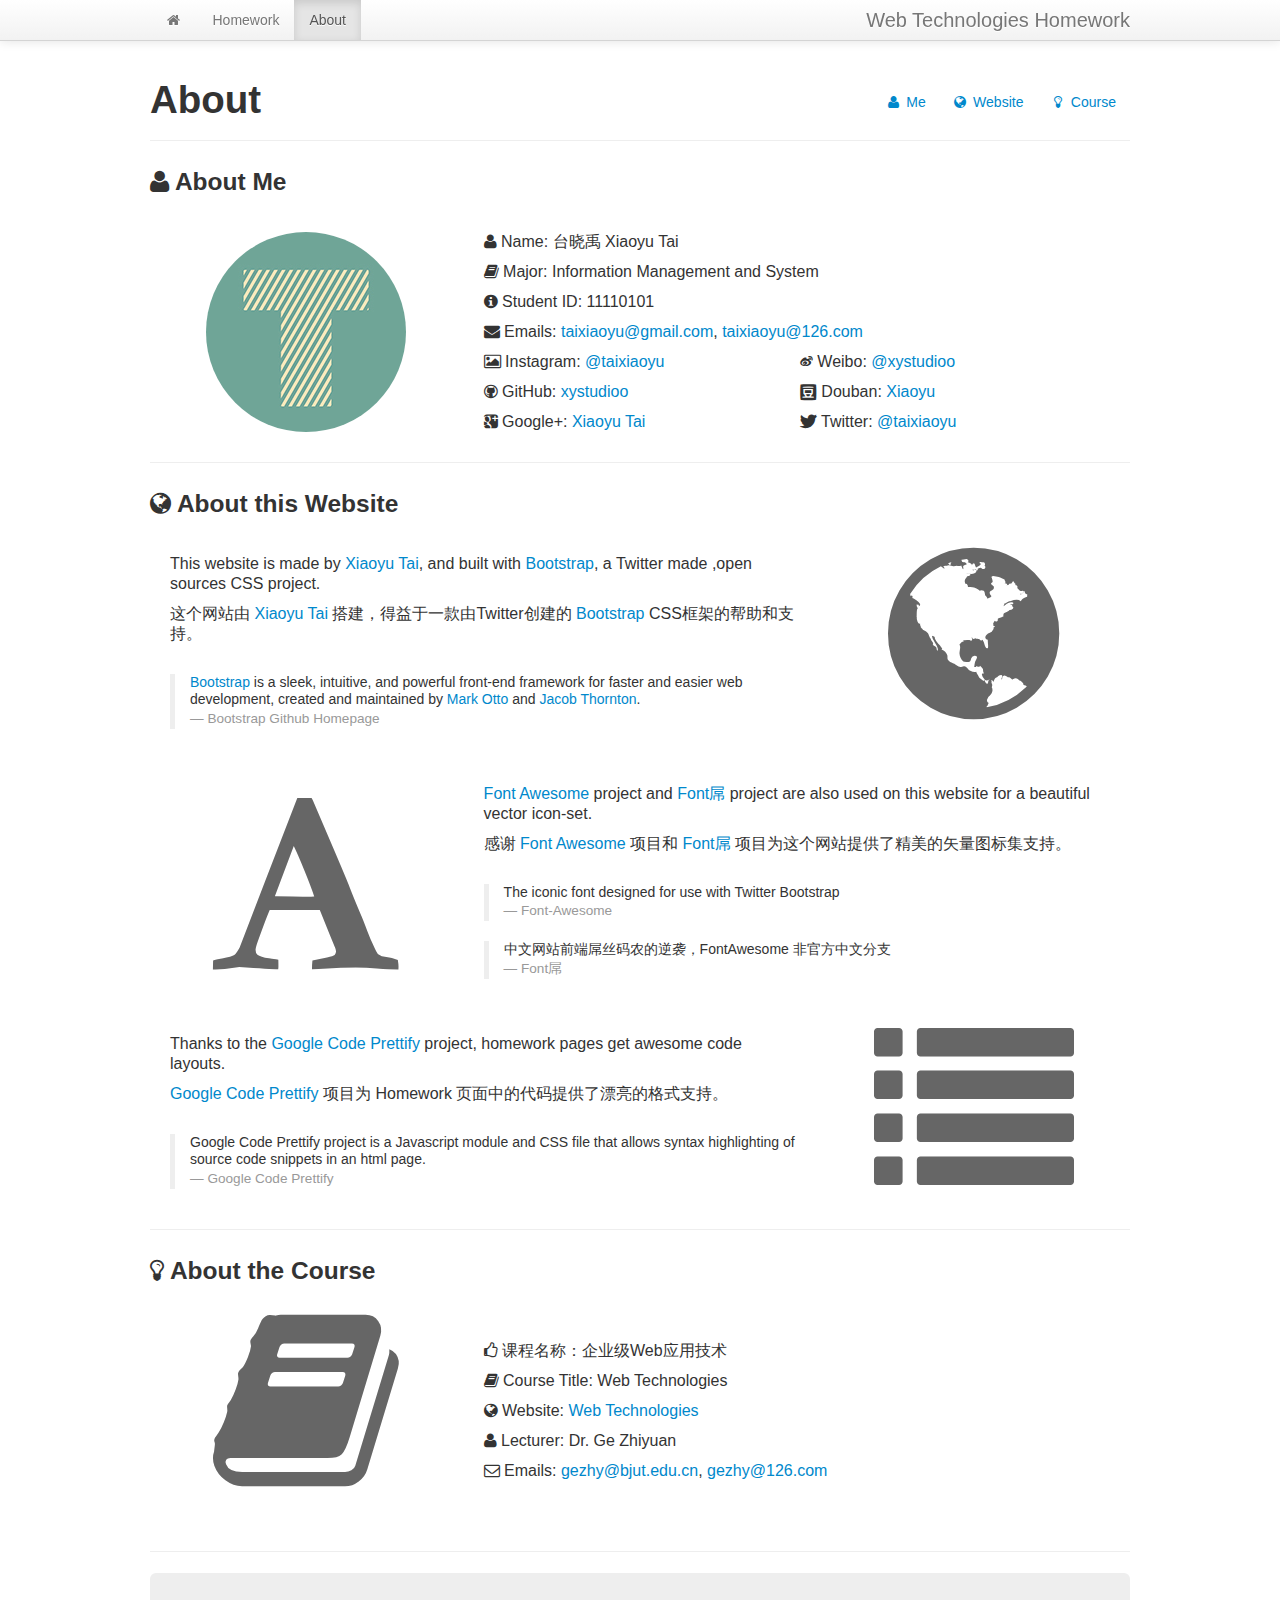
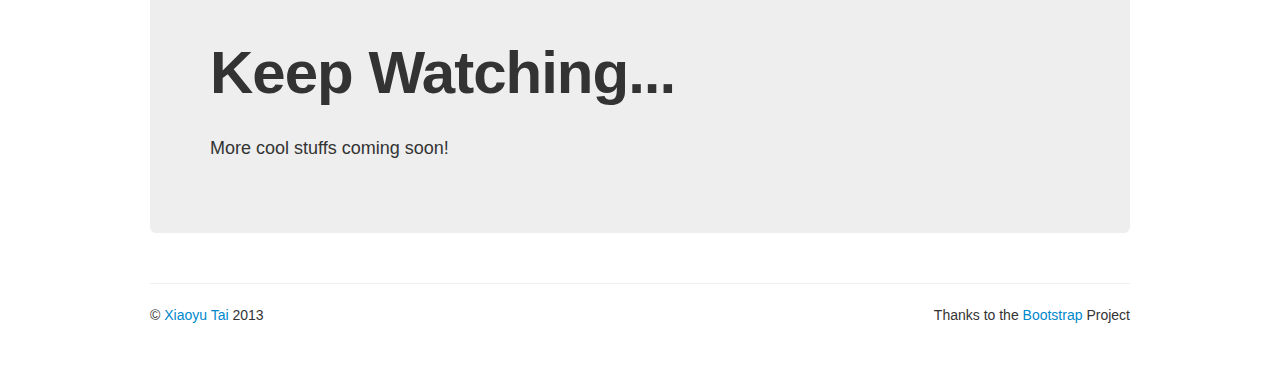
==== about.html @ 36869327 "ver1.1.1" ====
<!DOCTYPE html>
<html lang="en">
  <head>
    <meta charset="utf-8">
    <title>About - Web Technologies Homework</title>
    <meta name="viewport" content="width=device-width, initial-scale=1.0">
	<meta name="description" content="Homework of Web Technologies Course">
	<meta name="author" content="Xiaoyu Tai, 11110101">

    <link href="css/bootstrap.css" rel="stylesheet">
    <link href="css/font-awesome.css" rel="stylesheet">
    <link href="css/fontdiao.css" rel="stylesheet">
    
    <link href="css/mine.css" rel="stylesheet">
    

    <!--[if IE 7]>
      <link rel="stylesheet" href="css/font-awesome-ie7.min.css">
    <![endif]-->
    <!-- HTML5 shim, for IE6-8 support of HTML5 elements -->
    <!--[if lt IE 9]>
      <script src="js/html5shiv.js"></script>
    <![endif]-->

  </head>
  <body>
  <div class="navbar navbar-fixed-top">
    <div class="navbar-inner">
      <div class="container-narrow">
        <div class="nav-collapse collapse">
          <ul class="nav">
            <li><a href="index.html"><i class="icon-home"></i></a></li>
            <li><a href="homework.html">Homework</a></li>
            <li class="active"><a href="about.html">About</a></li>
          </ul>
        </div>
          <a class="navbar-text pull-right" href="index.html">Web Technologies Homework</a>
      </div>
    </div>
  </div>
  
  <div  class="row-fluid marketing" style="margin-bottom: -20px;">
    <div class="span6" style="margin-top: -10px;">
      <h1 id="me">About</h1>
    </div>
    <div class="span6" style="margin-top: 5px;">
      <ul class="pull-right nav nav-pills">
        <li><a href="#me"><i class="icon-user"></i> Me</a></li>
        <li><a href="#webs"><i class="icon-globe"></i> Website</a></li>
        <li><a href="#cou"><i class="icon-lightbulb"></i> Course</a></li>
      </ul>
    </div>
  </div>

  <hr />
  
  <h3><i class="icon-user"></i> About Me</h3>
  <div class="row-fluid">
    <div class="span4">
      <div class="ava-image" style="padding-top: -10px;">
        <br />
        <img src="img/T-circle.jpg" alt="Avater of Taixiaoyu" width="200px" class="img-circle"/>
      </div>
    </div>
    <div class="span8 about-text">
      <br />
      <p><i class="icon-user"></i> Name: 台晓禹 Xiaoyu Tai</p>
      <p><i class="icon-book"></i> Major: Information Management and System</p>
      <p><i class="icon-info-sign"></i> Student ID: 11110101</p>
      <p><i class="icon-envelope-alt"></i> Emails: <a href="mailto:taixiaoyu@gmail.com">taixiaoyu@gmail.com</a>, <a href="mailto:taixiaoyu@126.com">taixiaoyu@126.com</a></p>
      <div class="row-fluid">
        <div class="span6">
          <p><i class="icon-picture"></i> Instagram: <a href="http://instagram.com/taixiaoyu">@taixiaoyu</a></p>
          <p><i class="icon-github"></i> GitHub: <a href="https://github.com/xystudioo">xystudioo</a></p>
          <p><i class="icon-google-plus-sign"></i> Google+: <a href="https://plus.google.com/u/0/117556963964979953938">Xiaoyu Tai</a></p>
        </div>
          <p><i class="icon-weibo"></i> Weibo: <a href="http://www.weibo.com/2591681251">@xystudioo</a></p>
          <p><i class="icon-douban"></i> Douban: <a href="http://www.douban.com/people/taixiaoyu/">Xiaoyu</a></p>
          <p id="webs"><i class="icon-twitter"></i> Twitter: <a href="https://twitter.com/taixiaoyu">@taixiaoyu</a></p>
        </div>
      </div>
  	</div>
  </div>
  
  <hr />
  
  <h3><i class="icon-globe"></i> About this Website</h3>
  <div class="row-fluid">
    <div class="span8 about-text" style="padding-left: 20px;">
      <br />
      <p>This website is made by <a href="#me">Xiaoyu Tai</a>, and built with <a href="http://twitter.github.com/bootstrap/">Bootstrap</a>, a Twitter made ,open sources CSS project.</p>
      <p>这个网站由 <a href="#me">Xiaoyu Tai</a> 搭建，得益于一款由Twitter创建的 <a href="http://twitter.github.com/bootstrap/">Bootstrap</a> CSS框架的帮助和支持。</p>
      <br />
      <blockquote class="about-qtext">
        <p><a href="http://twitter.github.com/bootstrap/">Bootstrap</a> is a sleek, intuitive, and powerful front-end framework for faster and easier web development, created and maintained by <a href="http://twitter.com/mdo">Mark Otto</a> and <a href="http://twitter.com/fat">Jacob Thornton</a>.</p>
        <small>Bootstrap Github Homepage</small>
      </blockquote>
    </div>
    <div class="span4">
      <div class="ava-image">
        <p style="color: #666;font-size: 200px;"><i class="icon-globe"></i></p>
      </div>
    </div>
  </div>
  <br />
  <div class="row-fluid">
    <div class="span4">
      <div class="ava-image">
        <p style="color: #666;font-size: 200px;"><i class="icon-font"></i></p>
      </div>
    </div>
    <div class="span8 about-text"  style="padding-right: 20px;">
      <p><a href="http://fortawesome.github.com/Font-Awesome/">Font Awesome</a> project and <a href="http://lextang.com/fontdiao/">Font屌</a> project are also used on this website for a beautiful vector icon-set.</p>
      <p>感谢 <a href="http://fortawesome.github.com/Font-Awesome/">Font Awesome</a> 项目和 <a href="http://lextang.com/fontdiao/">Font屌</a> 项目为这个网站提供了精美的矢量图标集支持。</p>
      <br />
      <blockquote class="about-qtext">
        <p>The iconic font designed for use with Twitter Bootstrap</p>
        <small>Font-Awesome</small>
      </blockquote>
      <blockquote class="about-qtext">
        <p>中文网站前端屌丝码农的逆袭，FontAwesome 非官方中文分支</p>
        <small>Font屌</small>
      </blockquote>
    </div>
  </div>
  <div class="row-fluid">
    <div class="span8 about-text" style="padding-left: 20px;">
      <br />
      <p>Thanks to the <a href="https://code.google.com/p/google-code-prettify/">Google Code Prettify</a> project, homework pages get awesome code layouts.</p>
      <p><a href="https://code.google.com/p/google-code-prettify/">Google Code Prettify</a> 项目为 Homework 页面中的代码提供了漂亮的格式支持。</p>
      <br />
      <blockquote class="about-qtext">
        <p>Google Code Prettify project is a Javascript module and CSS file that allows syntax highlighting of source code snippets in an html page.</p>
        <small id="cou">Google Code Prettify</small>
      </blockquote>
    </div>
    <div class="span4" style="margin-bottom: -40px;" >
      <div class="ava-image">
        <p style="color: #666;font-size: 200px;"><i class="icon-list"></i></p>
      </div>
    </div>
  </div>
  <hr />
  
  <h3><i class="icon-lightbulb"></i> About the Course</h3>
  <div class="row-fluid">
    <div class="span4">
      <div class="ava-image">
        <p style="color: #666;font-size: 200px;"><i class="icon-book"></i></p>
      </div>
    </div>
    <div class="span8 about-text"  style="padding-right: 20px;">
      <br />
      <br />
      <p><i class="icon-thumbs-up"></i> 课程名称：企业级Web应用技术</p>
      <p><i class="icon-book"></i> Course Title: Web Technologies</p>
      <p><i class="icon-globe"></i> Website: <a href="http://msem.bjut.edu.cn:8080/course/web/index.html">Web Technologies</a></p>
      <p><i class="icon-user"></i> Lecturer: Dr. Ge Zhiyuan</p>
      <p><i class="icon-envelope"></i> Emails: <a href="mailto:gezhy@bjut.edu.cn">gezhy@bjut.edu.cn</a>, <a href="mailto:gezhy@126.com">gezhy@126.com</a></p>
    </div>
  </div>
            
  <hr />
  
  <div class="row-fluid">
    <div class="span12 hero-unit">
      <h1>Keep Watching...</h1>
      <br />
      <p>More cool stuffs coming soon!</p>
    </div>
  </div>
  
  <hr />

  <div class="row-fluid">
    <div class="span6">
      <p>&copy; <a href="about.html#me">Xiaoyu Tai</a> 2013</p>
    </div>
    <div class="span6">
      <p class="text-right">Thanks to the <a href="http://twitter.github.com/bootstrap/">Bootstrap</a> Project</p>
    </div>
  </div>
  </body>
</html>
---- css/fontdiao.css ----
/*
FontDiao v0.0.6
By Lex Tang <via http://lexrus.github.com/fontdiao>
Font Custom - icon webfonts made simple
*/

@font-face {
  font-family: "fontdiao";


  src: url("../font/fontdiao.eot?#iefix&v=0.0.6") format("embedded-opentype"),
       url("../font/fontdiao.woff?v=0.0.6") format("woff"),
       url("../font/fontdiao.ttf?v=0.0.6") format("truetype"),
       url("../font/fontdiao.svg#fontdiao?v=0.0.6") format("svg");
  font-weight: normal;
  font-style: normal;
}

/*
Bootstrap Overrides
*/

[class^="icon-"]:before, [class*=" icon-"]:before {
  font-family: "fontdiao", "FontAwesome" !important;
  font-weight: normal;
  font-style: normal;
  display: inline-block;
  text-decoration: inherit;
}

a [class^="icon-"], a [class*=" icon-"] {
  display: inline-block;
  text-decoration: inherit;
}

/* makes the font 33% larger relative to the icon container */
.icon-large:before {
  vertical-align: top;
  font-size: 1.333em;
}

/* keeps button heights with and without icons the same */
.btn [class^="icon-"], .btn [class*=" icon-"] {
  line-height: 0.9em;
}

li [class^="icon-"], li [class*=" icon-"] {
  display: inline-block;
  width: 1.25em;
  text-align: center;
}

/* 1.5 increased font size for icon-large * 1.25 width */
li .icon-large[class^="icon-"], li .icon-large[class*=" icon-"] {
  width: 1.875em;
}

li[class^="icon-"], li[class*=" icon-"] {
  margin-left: 0;
  list-style-type: none;
}

li[class^="icon-"]:before, li[class*=" icon-"]:before {
  text-indent: -2em;
  text-align: center;
}

li[class^="icon-"].icon-large:before, li[class*=" icon-"].icon-large:before {
  text-indent: -1.333em;
}

/*
Icon Classes
*/


.icon-360buy:before { content: "\f200"; }
.icon-360yunpan:before { content: "\f201"; }
.icon-51buy:before { content: "\f202"; }
.icon-58:before { content: "\f203"; }
.icon-alibaba:before { content: "\f204"; }
.icon-alipay:before { content: "\f205"; }
.icon-baidu:before { content: "\f206"; }
.icon-baiduyun:before { content: "\f207"; }
.icon-buluo:before { content: "\f208"; }
.icon-cctv:before { content: "\f209"; }
.icon-ctrip:before { content: "\f20a"; }
.icon-dangdang:before { content: "\f20b"; }
.icon-dazhong:before { content: "\f20c"; }
.icon-dianxin:before { content: "\f20d"; }
.icon-dongfangweishi:before { content: "\f20e"; }
.icon-douban:before { content: "\f20f"; }
.icon-fanfou:before { content: "\f210"; }
.icon-fangzheng:before { content: "\f211"; }
.icon-feixin:before { content: "\f212"; }
.icon-fenghuangweishi:before { content: "\f213"; }
.icon-ganji:before { content: "\f214"; }
.icon-jianguoyun:before { content: "\f215"; }
.icon-kanbox:before { content: "\f216"; }
.icon-kds:before { content: "\f217"; }
.icon-kuangpai:before { content: "\f218"; }
.icon-kx001:before { content: "\f219"; }
.icon-letv:before { content: "\f21a"; }
.icon-lianmeng:before { content: "\f21b"; }
.icon-liantong:before { content: "\f21c"; }
.icon-miliao:before { content: "\f21d"; }
.icon-orca:before { content: "\f21e"; }
.icon-pps:before { content: "\f21f"; }
.icon-qicheren:before { content: "\f220"; }
.icon-qq:before { content: "\f221"; }
.icon-qzone:before { content: "\f222"; }
.icon-renren:before { content: "\f223"; }
.icon-shanghaidianshitai:before { content: "\f224"; }
.icon-taobao:before { content: "\f225"; }
.icon-tengxunshipin:before { content: "\f226"; }
.icon-tengxunweibo:before { content: "\f227"; }
.icon-tmall:before { content: "\f228"; }
.icon-tudou:before { content: "\f229"; }
.icon-v2ex:before { content: "\f22a"; }
.icon-wangyi:before { content: "\f22b"; }
.icon-weibo:before { content: "\f22c"; }
.icon-weifeng:before { content: "\f22d"; }
.icon-xunlei:before { content: "\f22e"; }
.icon-yamaxun:before { content: "\f22f"; }
.icon-yihaodian:before { content: "\f230"; }
.icon-yinlian:before { content: "\f231"; }
.icon-youdao:before { content: "\f232"; }
.icon-youku:before { content: "\f233"; }
.icon-youzhen:before { content: "\f234"; }
.icon-yunio:before { content: "\f235"; }
.icon-zhenai:before { content: "\f236"; }
---- css/mine.css ----
/*Xiaoyu Tai CSS*/
/*ONLY for the WEB TECH website*/

/*Global*/
body {
  padding-top: 20px;
  padding-bottom: 40px;
  margin: 0 auto;
  max-width: 980px;
}
.container-narrow {
  margin: 0 auto;
  max-width: 980px;
}
.container-narrow > hr {
  margin: 30px 0;
}
.navbar-text:hover,
.navbar-text:focus {
  text-decoration: none;
  color: #555555;
}
.navbar-text{
	  display: block;
	  margin-left: -20px;
	  font-size: 20px;
	  font-weight: 200;
	  color: #777777;
	  text-shadow: 0 1px 0 #ffffff;
}
.marketing {
  margin-top: 60px;
}

.back-to-top:hover,
.back-to-top:focus {
  text-decoration: none;
  color: #555;
}
.back-to-top{
  display: block;
  font-weight: 100;
  color: #777;
}


/*index front image -index.html*/
.jumbotron {
  margin: 60px 0;
  text-align: center;
}
.jumbotron h1 {
  font-size: 72px;
  line-height: 1;
}
.jumbotron .btn {
  font-size: 21px;
  padding: 14px 24px;
}

/*under constrating progress -index.html*/
.prog {
	margin: 20px;
	text-align: center;
}

/*avator image -about.html*/
.ava-image{
	text-align: center;
}

/*for code examples -labtasks*/
.bs-docs-example {
  position: relative;
  margin: 15px 0;
  padding: 39px 19px 14px;
  *padding-top: 19px;
  background-color: #fff;
  border: 1px solid #ddd;
  -webkit-border-radius: 4px;
     -moz-border-radius: 4px;
          border-radius: 4px;
}
.bs-docs-example:after {
  content: "Result";
  position: absolute;
  top: -1px;
  left: -1px;
  padding: 3px 7px;
  font-size: 12px;
  font-weight: bold;
  background-color: #f5f5f5;
  border: 1px solid #ddd;
  color: #9da0a4;
  -webkit-border-radius: 4px 0 4px 0;
     -moz-border-radius: 4px 0 4px 0;
          border-radius: 4px 0 4px 0;
}
.bs-docs-example + .prettyprint {
  margin-top: -20px;
  padding-top: 15px;
}
.bs-docs-example > p:last-child {
  margin-bottom: 0;
}
.bs-docs-example .table,
.bs-docs-example .progress,
.bs-docs-example .well,
.bs-docs-example .alert,
.bs-docs-example .hero-unit,
.bs-docs-example .pagination,
.bs-docs-example .navbar,
.bs-docs-example > .nav,
.bs-docs-example blockquote {
  margin-bottom: 5px;
}
.bs-docs-example .pagination {
  margin-top: 0;
}

/*lab buttom nav*/
.bottom-nav:hover,
.bottom-nav:focus {
  text-decoration: none;
  color: #333;
}
.bottom-nav{
	  display: block;
	  font-size: 20px;
	  font-weight: 200;
	  color: #555;
	  text-shadow: 0 1px 0 #fff;
}

ul.unstyled,
ol.unstyled {
  margin-left: 10px;
  list-style: none;
}

/*about*/
.about-text{
	font-size: 16px;
	font-weight: 300;
	line-height: 1.25;
}

blockquote.about-qtext p{
	font-size: 14px;
	font-weight: 300;
	line-height: 1.25;
}
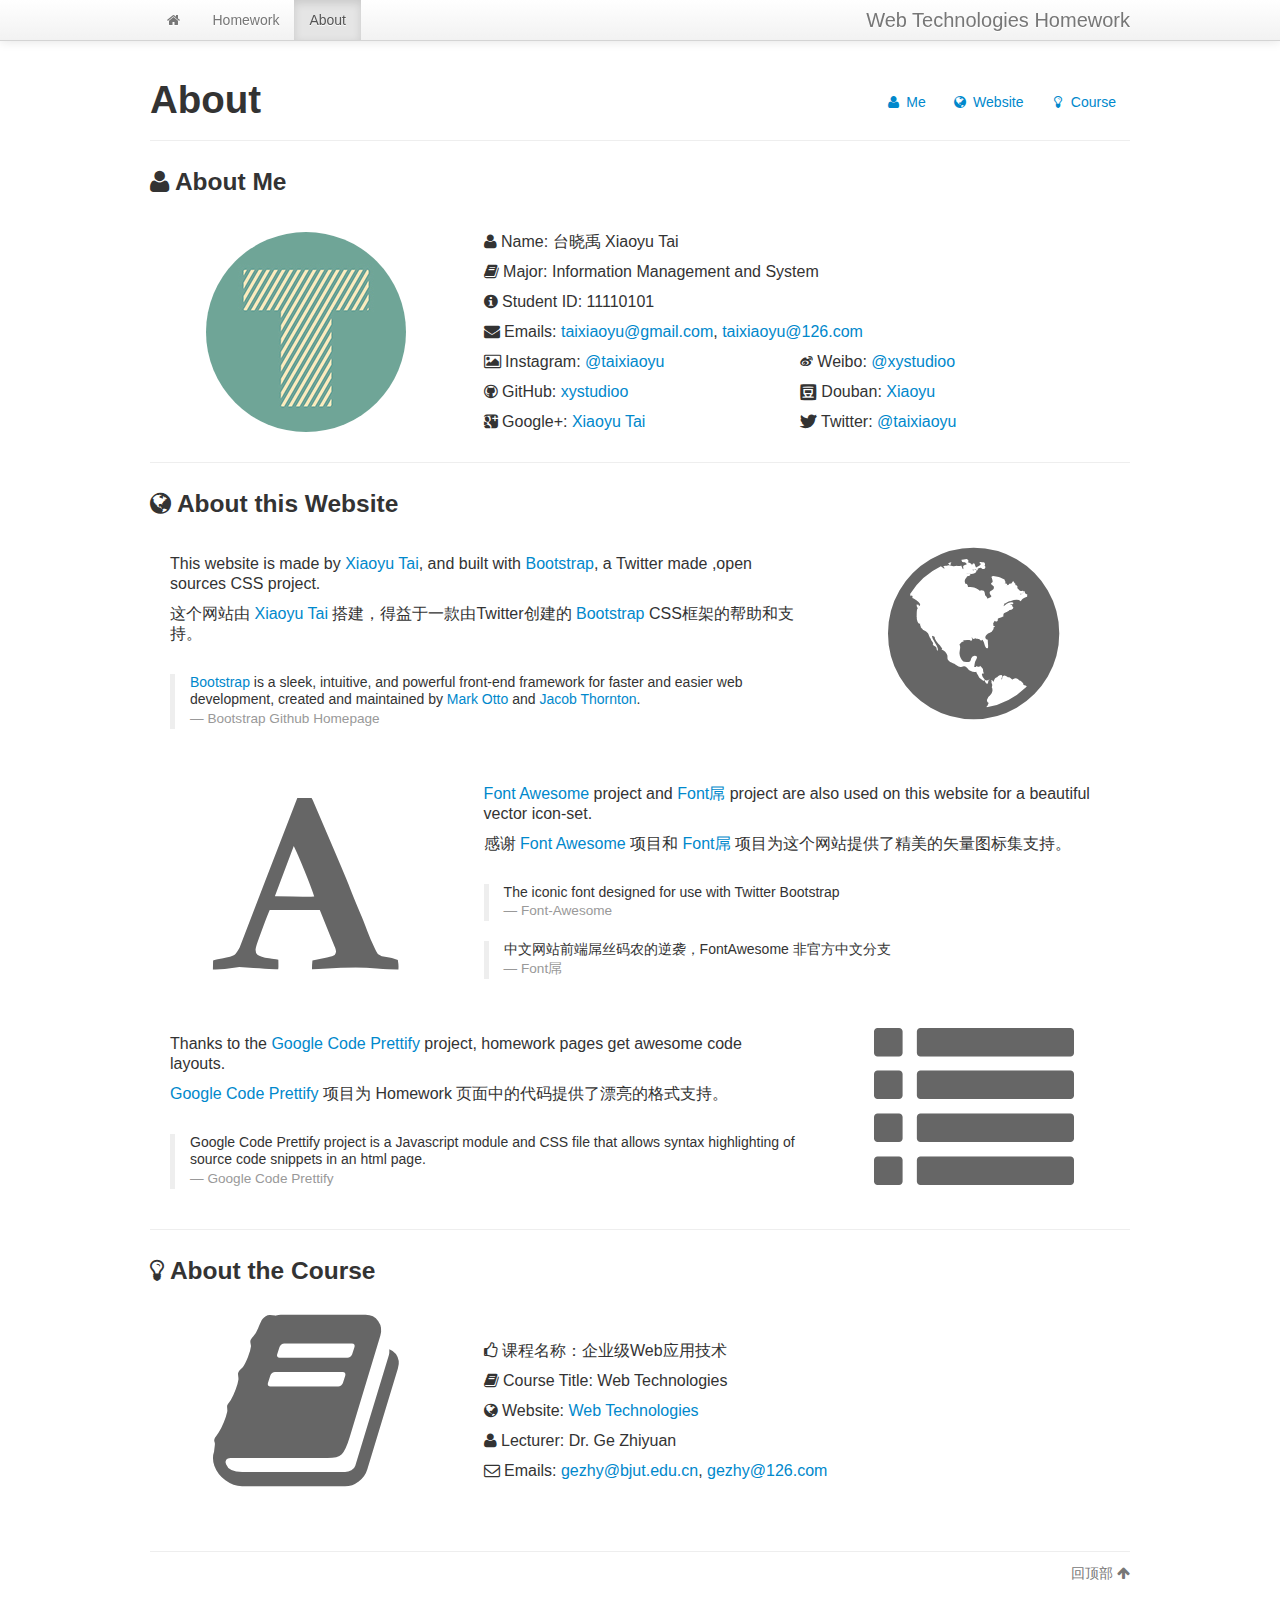
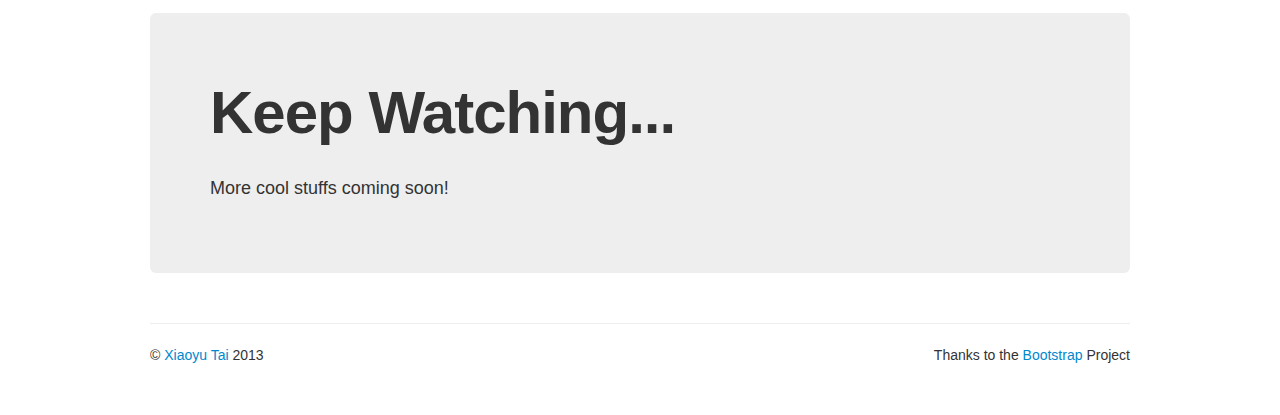
==== commit d888aebc: "ver1.2.0" ====
--- a/about.html
+++ b/about.html
@@ -140,6 +140,7 @@
       </div>
     </div>
   </div>
+  
   <hr />
   
   <h3><i class="icon-lightbulb"></i> About the Course</h3>
@@ -161,6 +162,9 @@
   </div>
             
   <hr />
+  <p><a href="#" class="back-to-top pull-right">回顶部 <i class="icon-arrow-up"></i></a></p>
+  <br />
+  <br />
   
   <div class="row-fluid">
     <div class="span12 hero-unit">
--- a/css/mine.css
+++ b/css/mine.css
@@ -38,6 +38,7 @@
   color: #555;
 }
 .back-to-top{
+  margin-top: -10px;
   display: block;
   font-weight: 100;
   color: #777;
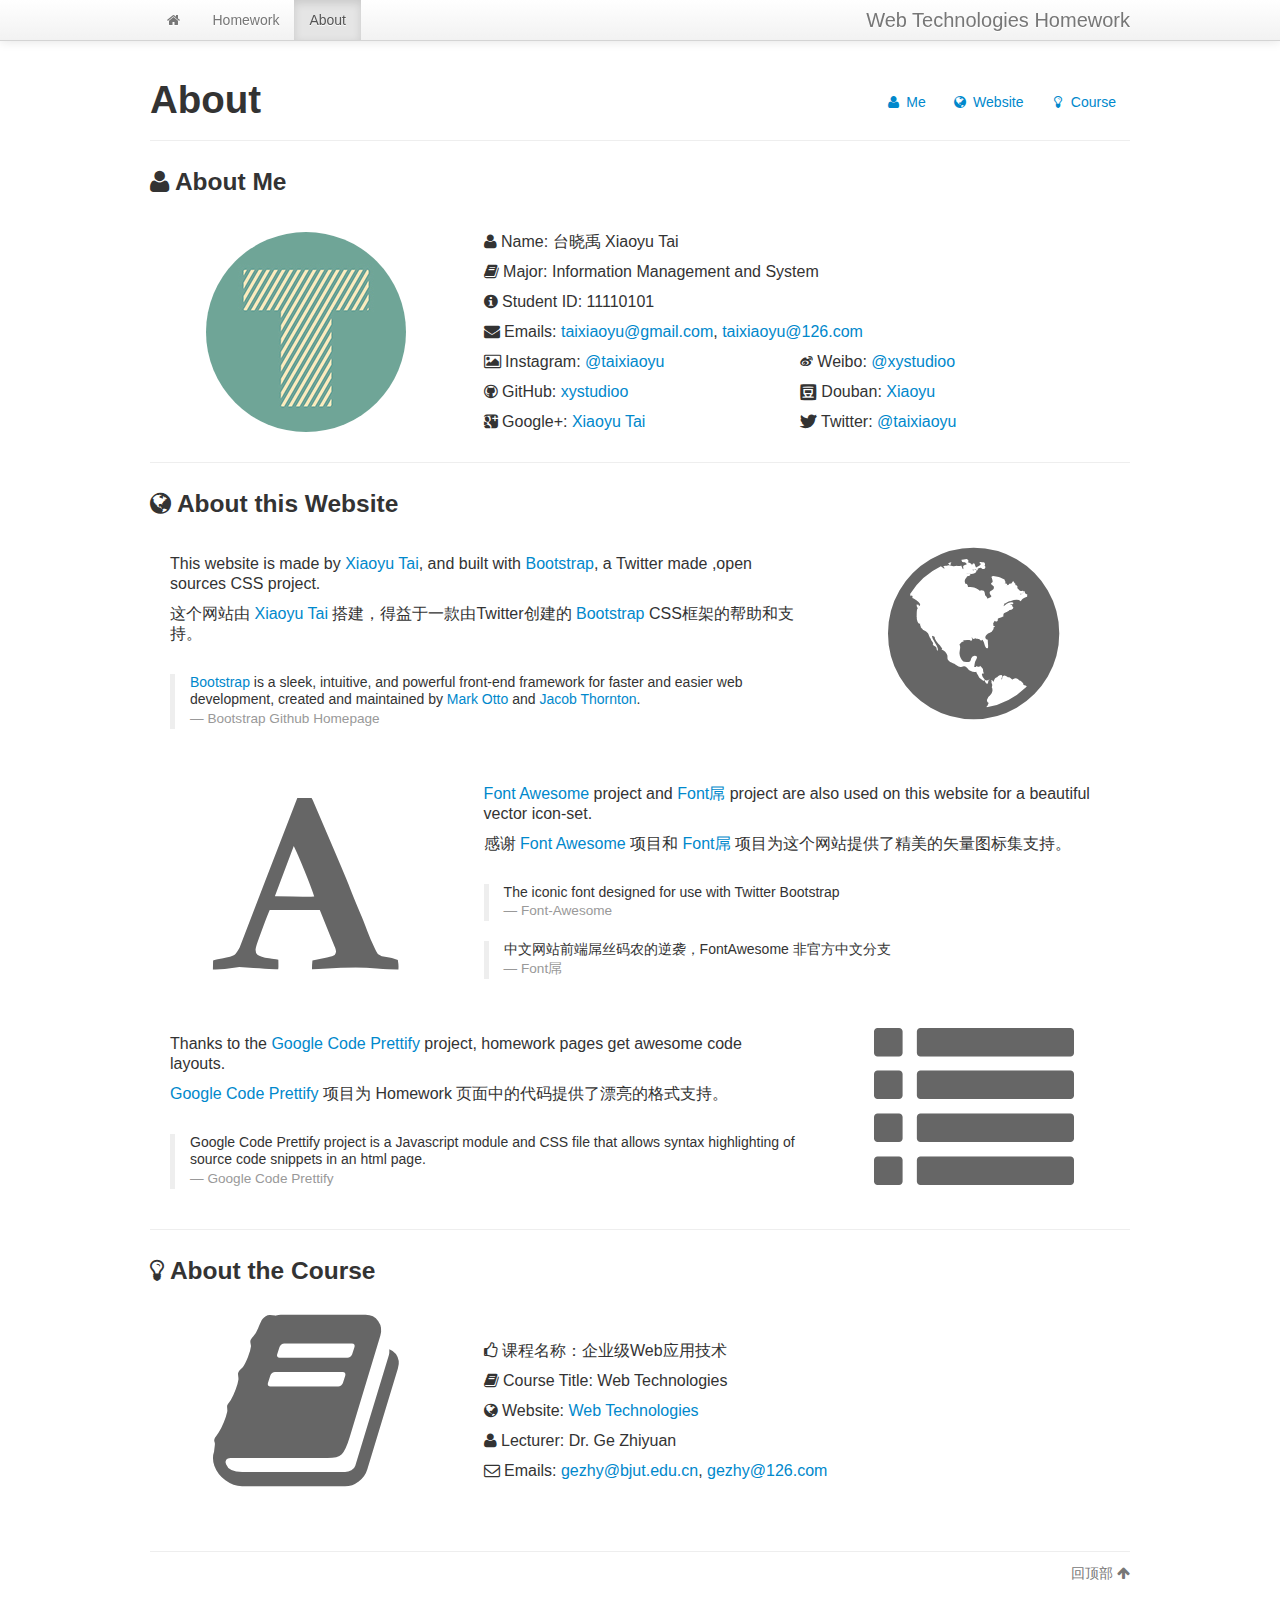
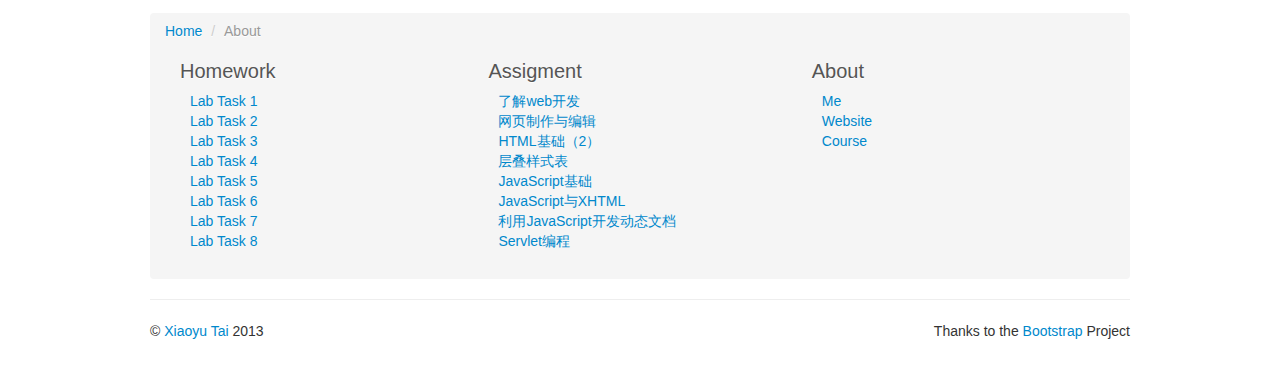
==== commit 57e16b5b: "ver1.3.0" ====
--- a/about.html
+++ b/about.html
@@ -166,13 +166,49 @@
   <br />
   <br />
   
-  <div class="row-fluid">
-    <div class="span12 hero-unit">
-      <h1>Keep Watching...</h1>
-      <br />
-      <p>More cool stuffs coming soon!</p>
-    </div>
-  </div>
+  <ul class="breadcrumb">
+    <li><a href="index.html">Home</a> <span class="divider">/</span></li>
+    <li class="active">About</li>
+    <br />
+    <br />
+    <div class="row-fluid">
+    	<div class="span4" style="padding-left: 15px;">
+    		<p><a href="../homework.html" class="bottom-nav">Homework</a></p>
+    		<ul class="unstyled">
+    		  <li><a href="week/task01.html" class="bottom-nav-text">Lab Task 1</a></li>
+    		  <li><a href="week/task02.html" class="bottom-nav-text">Lab Task 2</a></li>
+    		  <li><a href="week/task03.html" class="bottom-nav-text">Lab Task 3</a></li>
+    		  <li><a href="week/task04.html" class="bottom-nav-text">Lab Task 4</a></li>
+    		  <li><a href="week/task05.html" class="bottom-nav-text">Lab Task 5</a></li>
+    		  <li><a href="week/task06.html" class="bottom-nav-text">Lab Task 6</a></li>
+    		  <li><a href="week/task07.html" class="bottom-nav-text">Lab Task 7</a></li>
+    		  <li><a href="week/task08.html" class="bottom-nav-text">Lab Task 8</a></li>
+    		</ul>
+    	</div>
+    	<div class="span4">
+    		<p><a href="http://msem.bjut.edu.cn:8080/course/web/index.html" class="bottom-nav">Assigment</a></p>
+    		<ul class="unstyled">
+    			<li><a href="http://msem.bjut.edu.cn:8080/course/web/labtask01.html" class="bottom-nav-text">了解web开发</a></li>
+    			<li><a href="http://msem.bjut.edu.cn:8080/course/web/labtask02.html" class="bottom-nav-text">网页制作与编辑</a></li>
+    			<li><a href="http://msem.bjut.edu.cn:8080/course/web/labtask03.html" class="bottom-nav-text">HTML基础（2）</a></li>
+    			<li><a href="http://msem.bjut.edu.cn:8080/course/web/labtask04.html" class="bottom-nav-text">层叠样式表</a></li>
+    			<li><a href="http://msem.bjut.edu.cn:8080/course/web/labtask05.html" class="bottom-nav-text">JavaScript基础</a></li>
+    			<li><a href="http://msem.bjut.edu.cn:8080/course/web/labtask06.html" class="bottom-nav-text">JavaScript与XHTML</a></li>
+    			<li><a href="http://msem.bjut.edu.cn:8080/course/web/labtask07.html" class="bottom-nav-text">利用JavaScript开发动态文档</a></li>
+    			<li><a href="http://msem.bjut.edu.cn:8080/course/web/labtask08.html" class="bottom-nav-text">Servlet编程</a></li>
+    		</ul>
+    	</div>
+    	<div class="span4">
+    		<p><a href="about.html" class="bottom-nav">About</a></p>
+    		<ul class="unstyled">
+    		  <li><a href="about.html#me">Me</a></li>
+    		  <li><a href="about.html#webs">Website</a></li>
+    		  <li><a href="about.html#cou">Course</a></li>
+    		</ul>
+    	</div>
+    </div>
+    <br />
+  </ul>
   
   <hr />
 
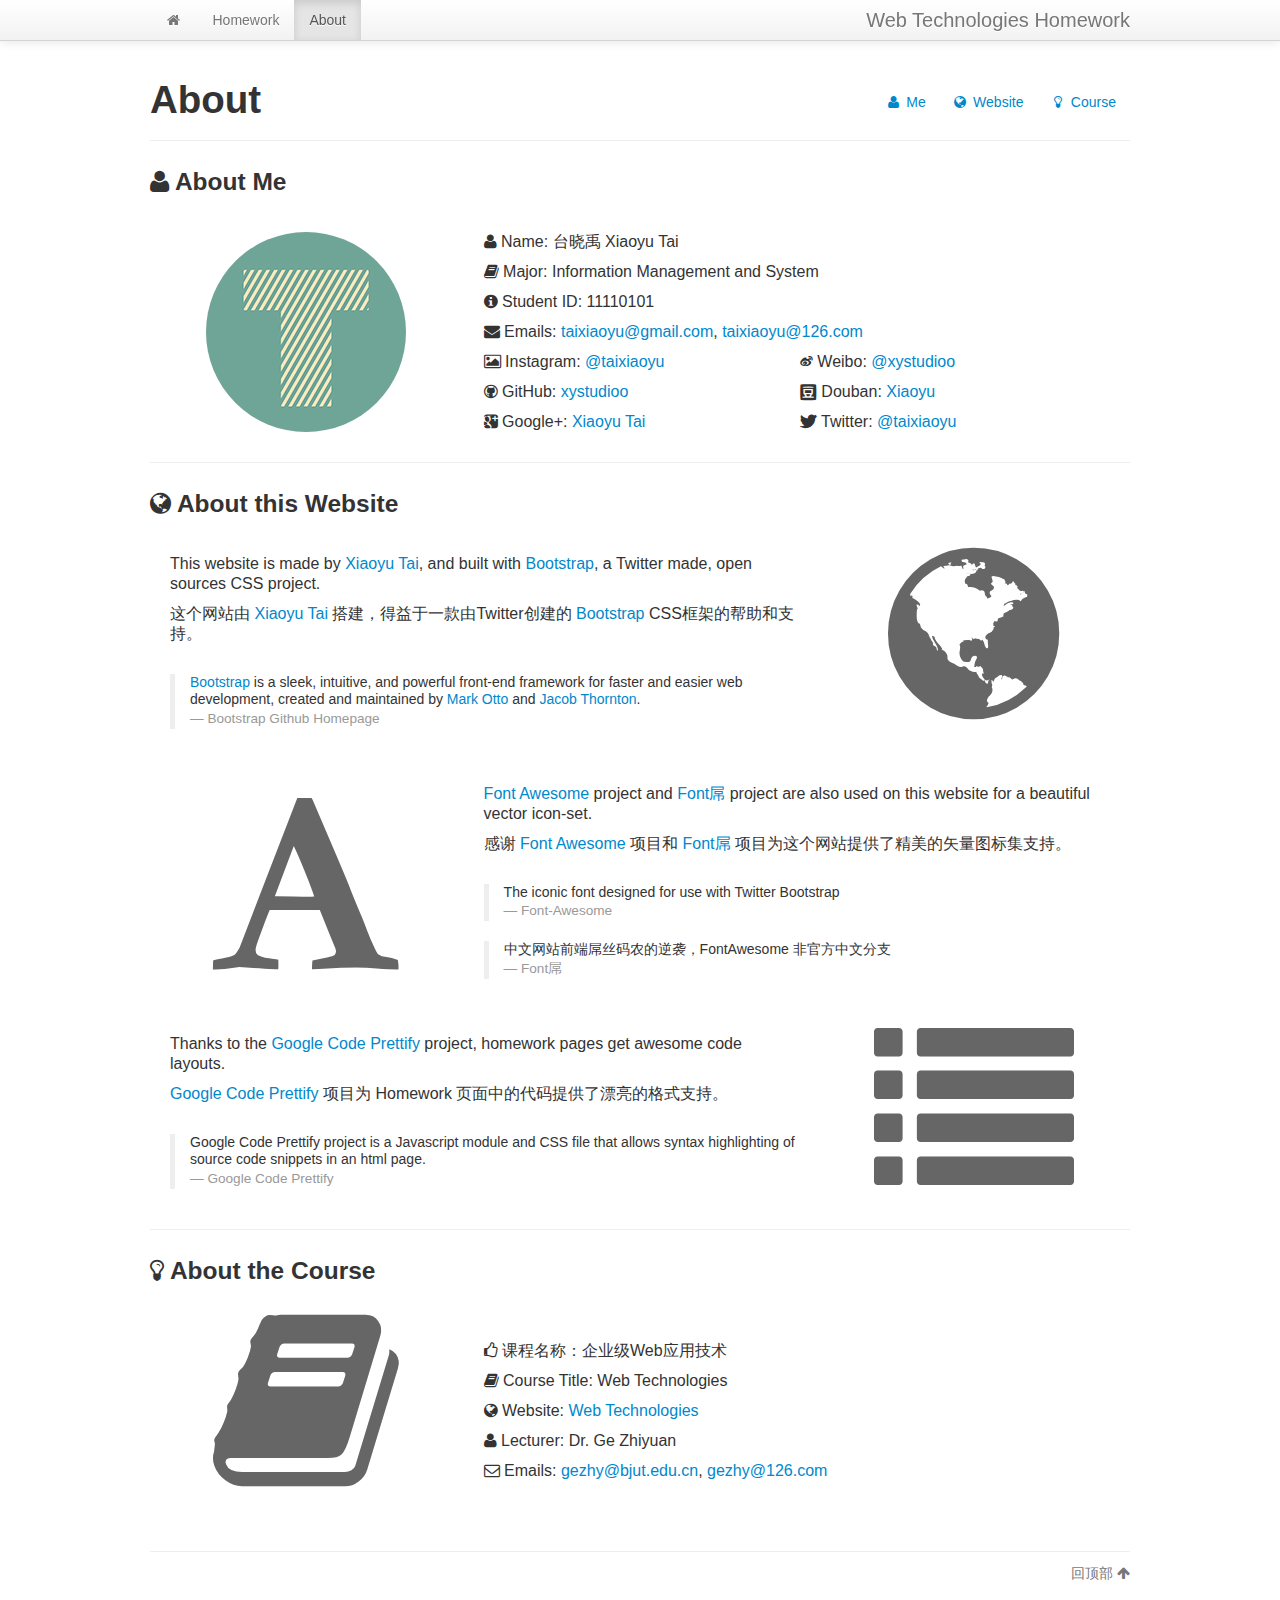
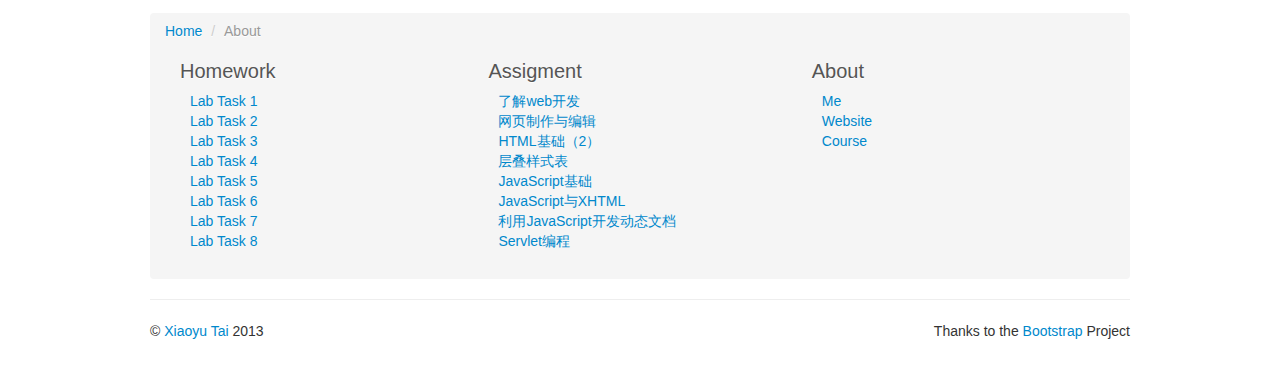
==== commit 4f586db4: "ver1.3.1" ====
--- a/about.html
+++ b/about.html
@@ -88,7 +88,7 @@
   <div class="row-fluid">
     <div class="span8 about-text" style="padding-left: 20px;">
       <br />
-      <p>This website is made by <a href="#me">Xiaoyu Tai</a>, and built with <a href="http://twitter.github.com/bootstrap/">Bootstrap</a>, a Twitter made ,open sources CSS project.</p>
+      <p>This website is made by <a href="#me">Xiaoyu Tai</a>, and built with <a href="http://twitter.github.com/bootstrap/">Bootstrap</a>, a Twitter made, open sources CSS project.</p>
       <p>这个网站由 <a href="#me">Xiaoyu Tai</a> 搭建，得益于一款由Twitter创建的 <a href="http://twitter.github.com/bootstrap/">Bootstrap</a> CSS框架的帮助和支持。</p>
       <br />
       <blockquote class="about-qtext">
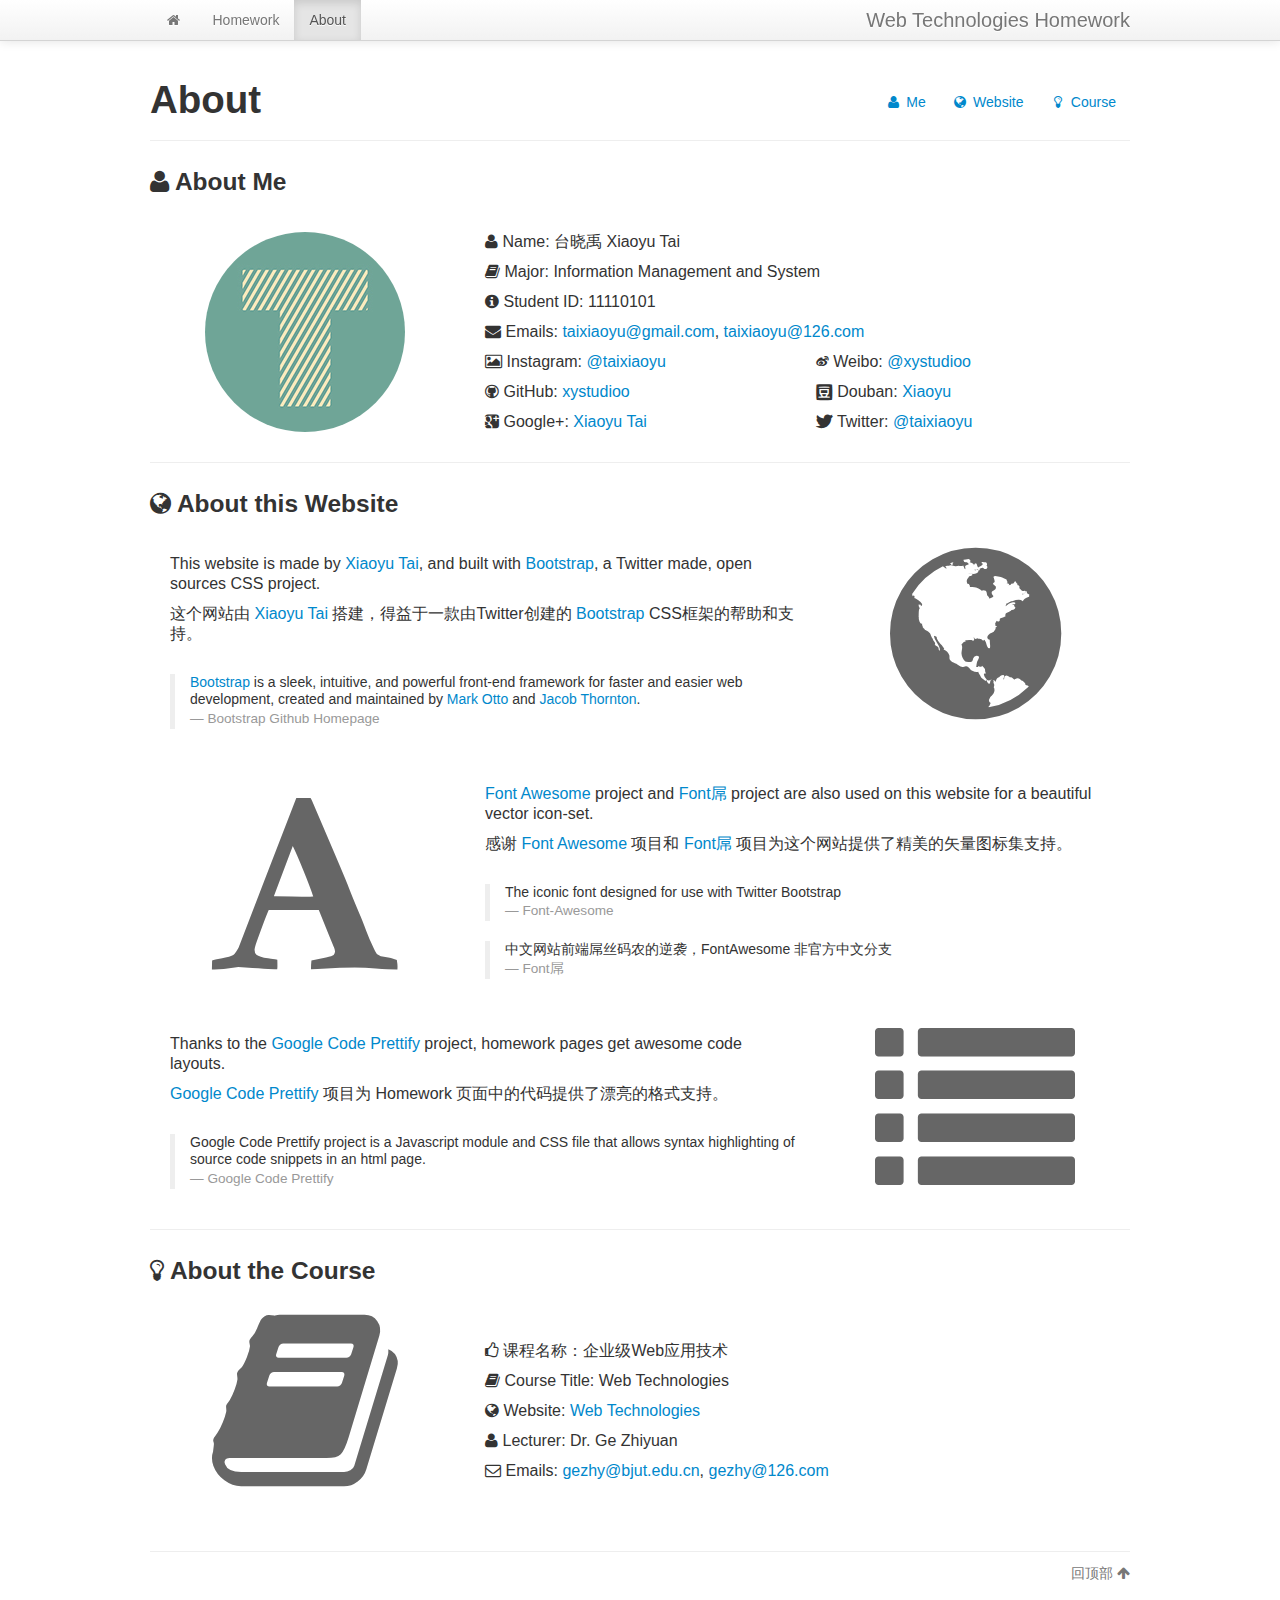
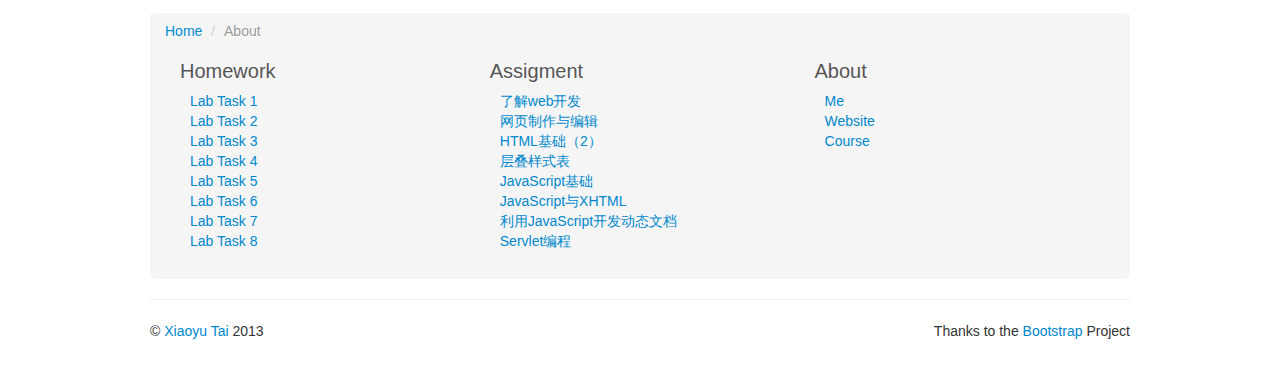
==== commit 79cae3c7: "ver1.7.0" ====
--- a/about.html
+++ b/about.html
@@ -8,11 +8,11 @@
 	<meta name="author" content="Xiaoyu Tai, 11110101">
 
     <link href="css/bootstrap.css" rel="stylesheet">
+    <link href="css/bootstrap-responsive.css" rel="stylesheet">
     <link href="css/font-awesome.css" rel="stylesheet">
     <link href="css/fontdiao.css" rel="stylesheet">
     
     <link href="css/mine.css" rel="stylesheet">
-    
 
     <!--[if IE 7]>
       <link rel="stylesheet" href="css/font-awesome-ie7.min.css">
@@ -21,204 +21,208 @@
     <!--[if lt IE 9]>
       <script src="js/html5shiv.js"></script>
     <![endif]-->
-
   </head>
+  
   <body>
-  <div class="navbar navbar-fixed-top">
-    <div class="navbar-inner">
-      <div class="container-narrow">
-        <div class="nav-collapse collapse">
-          <ul class="nav">
-            <li><a href="index.html"><i class="icon-home"></i></a></li>
-            <li><a href="homework.html">Homework</a></li>
-            <li class="active"><a href="about.html">About</a></li>
-          </ul>
-        </div>
-          <a class="navbar-text pull-right" href="index.html">Web Technologies Homework</a>
-      </div>
-    </div>
-  </div>
+    <div class="navbar navbar-fixed-top">
+      <div class="navbar-inner">
+        <div class="container-narrow">
+          <div class="nav-collapse collapse">
+            <ul class="nav">
+              <li><a href="index.html"><i class="icon-home"></i></a></li>
+              <li><a href="homework.html">Homework</a></li>
+              <li class="active"><a href="about.html">About</a></li>
+            </ul>
+          </div>
+          <a class="brand"  href="index.html">Web Technologies Homework</a>
+        </div>
+      </div>
+    </div>
+    
+    <div  class="row-fluid marketing" style="margin-bottom: -20px;">
+      <div class="span6" style="margin-top: -10px;">
+        <h1 id="me">About</h1>
+      </div>
+      <div class="span6" style="margin-top: 5px;">
+        <ul class="pull-right nav nav-pills">
+          <li><a href="#me"><i class="icon-user"></i> Me</a></li>
+          <li><a href="#webs"><i class="icon-globe"></i> Website</a></li>
+          <li><a href="#cou"><i class="icon-lightbulb"></i> Course</a></li>
+        </ul>
+      </div>
+    </div>
+    
+    <hr />
+    
+    <h3><i class="icon-user"></i> About Me</h3>
+    <div class="row-fluid">
+      <div class="span4">
+        <div class="ava-image" style="padding-top: -10px;">
+          <br />
+          <img src="img/T-circle.jpg" alt="Avater of Taixiaoyu" width="200px" class="img-circle"/>
+        </div>
+      </div>
+      <div class="span8 about-text">
+        <br />
+        <p><i class="icon-user"></i> Name: 台晓禹 Xiaoyu Tai</p>
+        <p><i class="icon-book"></i> Major: Information Management and System</p>
+        <p><i class="icon-info-sign"></i> Student ID: 11110101</p>
+        <p><i class="icon-envelope-alt"></i> Emails: <a href="mailto:taixiaoyu@gmail.com">taixiaoyu@gmail.com</a>, <a href="mailto:taixiaoyu@126.com">taixiaoyu@126.com</a></p>
+        <div class="row-fluid">
+          <div class="span6">
+            <p><i class="icon-picture"></i> Instagram: <a href="http://instagram.com/taixiaoyu">@taixiaoyu</a></p>
+            <p><i class="icon-github"></i> GitHub: <a href="https://github.com/xystudioo">xystudioo</a></p>
+            <p><i class="icon-google-plus-sign"></i> Google+: <a href="https://plus.google.com/u/0/117556963964979953938">Xiaoyu Tai</a></p>
+          </div>
+          <div class="span6">
+            <p><i class="icon-weibo"></i> Weibo: <a href="http://www.weibo.com/2591681251">@xystudioo</a></p>
+            <p><i class="icon-douban"></i> Douban: <a href="http://www.douban.com/people/taixiaoyu/">Xiaoyu</a></p>
+            <p id="webs"><i class="icon-twitter"></i> Twitter: <a href="https://twitter.com/taixiaoyu">@taixiaoyu</a></p>
+          </div>
+        </div>
+      </div>
+    </div>
+    
+    <hr />
+    
+    <h3><i class="icon-globe"></i> About this Website</h3>
+    <div class="row-fluid">
+      <div class="span8 about-text" style="padding-left: 20px;">
+        <br />
+        <p>This website is made by <a href="#me">Xiaoyu Tai</a>, and built with <a href="http://twitter.github.com/bootstrap/">Bootstrap</a>, a Twitter made, open sources CSS project.</p>
+        <p>这个网站由 <a href="#me">Xiaoyu Tai</a> 搭建，得益于一款由Twitter创建的 <a href="http://twitter.github.com/bootstrap/">Bootstrap</a> CSS框架的帮助和支持。</p>
+        <br />
+        <blockquote class="about-qtext">
+          <p><a href="http://twitter.github.com/bootstrap/">Bootstrap</a> is a sleek, intuitive, and powerful front-end framework for faster and easier web development, created and maintained by <a href="http://twitter.com/mdo">Mark Otto</a> and <a href="http://twitter.com/fat">Jacob Thornton</a>.</p>
+          <small>Bootstrap Github Homepage</small>
+        </blockquote>
+      </div>
+      <div class="span4">
+        <div class="ava-image">
+          <p style="color: #666;font-size: 200px;"><i class="icon-globe"></i></p>
+        </div>
+      </div>
+    </div>
+    <br />
+    <div class="row-fluid">
+      <div class="span4">
+        <div class="ava-image">
+          <p style="color: #666;font-size: 200px;"><i class="icon-font"></i></p>
+        </div>
+      </div>
+      <div class="span8 about-text"  style="padding-right: 20px;">
+        <p><a href="http://fortawesome.github.com/Font-Awesome/">Font Awesome</a> project and <a href="http://lextang.com/fontdiao/">Font屌</a> project are also used on this website for a beautiful vector icon-set.</p>
+        <p>感谢 <a href="http://fortawesome.github.com/Font-Awesome/">Font Awesome</a> 项目和 <a href="http://lextang.com/fontdiao/">Font屌</a> 项目为这个网站提供了精美的矢量图标集支持。</p>
+        <br />
+        <blockquote class="about-qtext">
+          <p>The iconic font designed for use with Twitter Bootstrap</p>
+          <small>Font-Awesome</small>
+        </blockquote>
+        <blockquote class="about-qtext">
+          <p>中文网站前端屌丝码农的逆袭，FontAwesome 非官方中文分支</p>
+          <small>Font屌</small>
+        </blockquote>
+      </div>
+    </div>
+    <div class="row-fluid">
+      <div class="span8 about-text" style="padding-left: 20px;">
+        <br />
+        <p>Thanks to the <a href="https://code.google.com/p/google-code-prettify/">Google Code Prettify</a> project, homework pages get awesome code layouts.</p>
+        <p><a href="https://code.google.com/p/google-code-prettify/">Google Code Prettify</a> 项目为 Homework 页面中的代码提供了漂亮的格式支持。</p>
+        <br />
+        <blockquote class="about-qtext">
+          <p>Google Code Prettify project is a Javascript module and CSS file that allows syntax highlighting of source code snippets in an html page.</p>
+          <small id="cou">Google Code Prettify</small>
+        </blockquote>
+      </div>
+      <div class="span4" style="margin-bottom: -40px;" >
+        <div class="ava-image">
+          <p style="color: #666;font-size: 200px;"><i class="icon-list"></i></p>
+        </div>
+      </div>
+    </div>
+   
+    <hr />
+    <h3><i class="icon-lightbulb"></i> About the Course</h3>
+    <div class="row-fluid">
+      <div class="span4">
+        <div class="ava-image">
+          <p style="color: #666;font-size: 200px;"><i class="icon-book"></i></p>
+        </div>
+      </div>
+      <div class="span8 about-text"  style="padding-right: 20px;">
+        <br />
+        <br />
+        <p><i class="icon-thumbs-up"></i> 课程名称：企业级Web应用技术</p>
+        <p><i class="icon-book"></i> Course Title: Web Technologies</p>
+        <p><i class="icon-globe"></i> Website: <a href="http://msem.bjut.edu.cn:8080/course/web/index.html">Web Technologies</a></p>
+        <p><i class="icon-user"></i> Lecturer: Dr. Ge Zhiyuan</p>
+        <p><i class="icon-envelope"></i> Emails: <a href="mailto:gezhy@bjut.edu.cn">gezhy@bjut.edu.cn</a>, <a href="mailto:gezhy@126.com">gezhy@126.com</a></p>
+      </div>
+    </div>
+            
+    <hr />
+    <p><a href="#" class="back-to-top pull-right">回顶部 <i class="icon-arrow-up"></i></a></p>
+    <br />
+    <br />
   
-  <div  class="row-fluid marketing" style="margin-bottom: -20px;">
-    <div class="span6" style="margin-top: -10px;">
-      <h1 id="me">About</h1>
-    </div>
-    <div class="span6" style="margin-top: 5px;">
-      <ul class="pull-right nav nav-pills">
-        <li><a href="#me"><i class="icon-user"></i> Me</a></li>
-        <li><a href="#webs"><i class="icon-globe"></i> Website</a></li>
-        <li><a href="#cou"><i class="icon-lightbulb"></i> Course</a></li>
-      </ul>
-    </div>
-  </div>
-
-  <hr />
-  
-  <h3><i class="icon-user"></i> About Me</h3>
-  <div class="row-fluid">
-    <div class="span4">
-      <div class="ava-image" style="padding-top: -10px;">
-        <br />
-        <img src="img/T-circle.jpg" alt="Avater of Taixiaoyu" width="200px" class="img-circle"/>
-      </div>
-    </div>
-    <div class="span8 about-text">
-      <br />
-      <p><i class="icon-user"></i> Name: 台晓禹 Xiaoyu Tai</p>
-      <p><i class="icon-book"></i> Major: Information Management and System</p>
-      <p><i class="icon-info-sign"></i> Student ID: 11110101</p>
-      <p><i class="icon-envelope-alt"></i> Emails: <a href="mailto:taixiaoyu@gmail.com">taixiaoyu@gmail.com</a>, <a href="mailto:taixiaoyu@126.com">taixiaoyu@126.com</a></p>
-      <div class="row-fluid">
-        <div class="span6">
-          <p><i class="icon-picture"></i> Instagram: <a href="http://instagram.com/taixiaoyu">@taixiaoyu</a></p>
-          <p><i class="icon-github"></i> GitHub: <a href="https://github.com/xystudioo">xystudioo</a></p>
-          <p><i class="icon-google-plus-sign"></i> Google+: <a href="https://plus.google.com/u/0/117556963964979953938">Xiaoyu Tai</a></p>
-        </div>
-          <p><i class="icon-weibo"></i> Weibo: <a href="http://www.weibo.com/2591681251">@xystudioo</a></p>
-          <p><i class="icon-douban"></i> Douban: <a href="http://www.douban.com/people/taixiaoyu/">Xiaoyu</a></p>
-          <p id="webs"><i class="icon-twitter"></i> Twitter: <a href="https://twitter.com/taixiaoyu">@taixiaoyu</a></p>
-        </div>
-      </div>
-  	</div>
-  </div>
-  
-  <hr />
-  
-  <h3><i class="icon-globe"></i> About this Website</h3>
-  <div class="row-fluid">
-    <div class="span8 about-text" style="padding-left: 20px;">
-      <br />
-      <p>This website is made by <a href="#me">Xiaoyu Tai</a>, and built with <a href="http://twitter.github.com/bootstrap/">Bootstrap</a>, a Twitter made, open sources CSS project.</p>
-      <p>这个网站由 <a href="#me">Xiaoyu Tai</a> 搭建，得益于一款由Twitter创建的 <a href="http://twitter.github.com/bootstrap/">Bootstrap</a> CSS框架的帮助和支持。</p>
-      <br />
-      <blockquote class="about-qtext">
-        <p><a href="http://twitter.github.com/bootstrap/">Bootstrap</a> is a sleek, intuitive, and powerful front-end framework for faster and easier web development, created and maintained by <a href="http://twitter.com/mdo">Mark Otto</a> and <a href="http://twitter.com/fat">Jacob Thornton</a>.</p>
-        <small>Bootstrap Github Homepage</small>
-      </blockquote>
-    </div>
-    <div class="span4">
-      <div class="ava-image">
-        <p style="color: #666;font-size: 200px;"><i class="icon-globe"></i></p>
-      </div>
-    </div>
-  </div>
-  <br />
-  <div class="row-fluid">
-    <div class="span4">
-      <div class="ava-image">
-        <p style="color: #666;font-size: 200px;"><i class="icon-font"></i></p>
-      </div>
-    </div>
-    <div class="span8 about-text"  style="padding-right: 20px;">
-      <p><a href="http://fortawesome.github.com/Font-Awesome/">Font Awesome</a> project and <a href="http://lextang.com/fontdiao/">Font屌</a> project are also used on this website for a beautiful vector icon-set.</p>
-      <p>感谢 <a href="http://fortawesome.github.com/Font-Awesome/">Font Awesome</a> 项目和 <a href="http://lextang.com/fontdiao/">Font屌</a> 项目为这个网站提供了精美的矢量图标集支持。</p>
-      <br />
-      <blockquote class="about-qtext">
-        <p>The iconic font designed for use with Twitter Bootstrap</p>
-        <small>Font-Awesome</small>
-      </blockquote>
-      <blockquote class="about-qtext">
-        <p>中文网站前端屌丝码农的逆袭，FontAwesome 非官方中文分支</p>
-        <small>Font屌</small>
-      </blockquote>
-    </div>
-  </div>
-  <div class="row-fluid">
-    <div class="span8 about-text" style="padding-left: 20px;">
-      <br />
-      <p>Thanks to the <a href="https://code.google.com/p/google-code-prettify/">Google Code Prettify</a> project, homework pages get awesome code layouts.</p>
-      <p><a href="https://code.google.com/p/google-code-prettify/">Google Code Prettify</a> 项目为 Homework 页面中的代码提供了漂亮的格式支持。</p>
-      <br />
-      <blockquote class="about-qtext">
-        <p>Google Code Prettify project is a Javascript module and CSS file that allows syntax highlighting of source code snippets in an html page.</p>
-        <small id="cou">Google Code Prettify</small>
-      </blockquote>
-    </div>
-    <div class="span4" style="margin-bottom: -40px;" >
-      <div class="ava-image">
-        <p style="color: #666;font-size: 200px;"><i class="icon-list"></i></p>
-      </div>
-    </div>
-  </div>
-  
-  <hr />
-  
-  <h3><i class="icon-lightbulb"></i> About the Course</h3>
-  <div class="row-fluid">
-    <div class="span4">
-      <div class="ava-image">
-        <p style="color: #666;font-size: 200px;"><i class="icon-book"></i></p>
-      </div>
-    </div>
-    <div class="span8 about-text"  style="padding-right: 20px;">
+    <ul class="breadcrumb">
+      <li><a href="index.html">Home</a> <span class="divider">/</span></li>
+      <li class="active">About</li>
       <br />
       <br />
-      <p><i class="icon-thumbs-up"></i> 课程名称：企业级Web应用技术</p>
-      <p><i class="icon-book"></i> Course Title: Web Technologies</p>
-      <p><i class="icon-globe"></i> Website: <a href="http://msem.bjut.edu.cn:8080/course/web/index.html">Web Technologies</a></p>
-      <p><i class="icon-user"></i> Lecturer: Dr. Ge Zhiyuan</p>
-      <p><i class="icon-envelope"></i> Emails: <a href="mailto:gezhy@bjut.edu.cn">gezhy@bjut.edu.cn</a>, <a href="mailto:gezhy@126.com">gezhy@126.com</a></p>
-    </div>
-  </div>
-            
-  <hr />
-  <p><a href="#" class="back-to-top pull-right">回顶部 <i class="icon-arrow-up"></i></a></p>
-  <br />
-  <br />
-  
-  <ul class="breadcrumb">
-    <li><a href="index.html">Home</a> <span class="divider">/</span></li>
-    <li class="active">About</li>
-    <br />
-    <br />
-    <div class="row-fluid">
-    	<div class="span4" style="padding-left: 15px;">
-    		<p><a href="../homework.html" class="bottom-nav">Homework</a></p>
-    		<ul class="unstyled">
-    		  <li><a href="week/task01.html" class="bottom-nav-text">Lab Task 1</a></li>
-    		  <li><a href="week/task02.html" class="bottom-nav-text">Lab Task 2</a></li>
-    		  <li><a href="week/task03.html" class="bottom-nav-text">Lab Task 3</a></li>
-    		  <li><a href="week/task04.html" class="bottom-nav-text">Lab Task 4</a></li>
-    		  <li><a href="week/task05.html" class="bottom-nav-text">Lab Task 5</a></li>
-    		  <li><a href="week/task06.html" class="bottom-nav-text">Lab Task 6</a></li>
-    		  <li><a href="week/task07.html" class="bottom-nav-text">Lab Task 7</a></li>
-    		  <li><a href="week/task08.html" class="bottom-nav-text">Lab Task 8</a></li>
-    		</ul>
+      <div class="row-fluid">
+        <div class="span4" style="padding-left: 15px;">
+    	  <p><a href="../homework.html" class="bottom-nav">Homework</a></p>
+    	  <ul class="unstyled">
+    	    <li><a href="week/task01.html" class="bottom-nav-text">Lab Task 1</a></li>
+    		<li><a href="week/task02.html" class="bottom-nav-text">Lab Task 2</a></li>
+    		<li><a href="week/task03.html" class="bottom-nav-text">Lab Task 3</a></li>
+    		<li><a href="week/task04.html" class="bottom-nav-text">Lab Task 4</a></li>
+    		<li><a href="week/task05.html" class="bottom-nav-text">Lab Task 5</a></li>
+    		<li><a href="week/task06.html" class="bottom-nav-text">Lab Task 6</a></li>
+    		<li><a href="week/task07.html" class="bottom-nav-text">Lab Task 7</a></li>
+    		<li><a href="week/task08.html" class="bottom-nav-text">Lab Task 8</a></li>
+    	  </ul>
+        </div>
+    	<div class="span4">
+    	  <p><a href="http://msem.bjut.edu.cn:8080/course/web/index.html" class="bottom-nav">Assigment</a></p>
+    	  <ul class="unstyled">
+    		<li><a href="http://msem.bjut.edu.cn:8080/course/web/labtask01.html" class="bottom-nav-text">了解web开发</a></li>
+    		<li><a href="http://msem.bjut.edu.cn:8080/course/web/labtask02.html" class="bottom-nav-text">网页制作与编辑</a></li>
+    		<li><a href="http://msem.bjut.edu.cn:8080/course/web/labtask03.html" class="bottom-nav-text">HTML基础（2）</a></li>
+    		<li><a href="http://msem.bjut.edu.cn:8080/course/web/labtask04.html" class="bottom-nav-text">层叠样式表</a></li>
+    		<li><a href="http://msem.bjut.edu.cn:8080/course/web/labtask05.html" class="bottom-nav-text">JavaScript基础</a></li>
+    		<li><a href="http://msem.bjut.edu.cn:8080/course/web/labtask06.html" class="bottom-nav-text">JavaScript与XHTML</a></li>
+    		<li><a href="http://msem.bjut.edu.cn:8080/course/web/labtask07.html" class="bottom-nav-text">利用JavaScript开发动态文档</a></li>
+    		<li><a href="http://msem.bjut.edu.cn:8080/course/web/labtask08.html" class="bottom-nav-text">Servlet编程</a></li>
+          </ul>
     	</div>
     	<div class="span4">
-    		<p><a href="http://msem.bjut.edu.cn:8080/course/web/index.html" class="bottom-nav">Assigment</a></p>
-    		<ul class="unstyled">
-    			<li><a href="http://msem.bjut.edu.cn:8080/course/web/labtask01.html" class="bottom-nav-text">了解web开发</a></li>
-    			<li><a href="http://msem.bjut.edu.cn:8080/course/web/labtask02.html" class="bottom-nav-text">网页制作与编辑</a></li>
-    			<li><a href="http://msem.bjut.edu.cn:8080/course/web/labtask03.html" class="bottom-nav-text">HTML基础（2）</a></li>
-    			<li><a href="http://msem.bjut.edu.cn:8080/course/web/labtask04.html" class="bottom-nav-text">层叠样式表</a></li>
-    			<li><a href="http://msem.bjut.edu.cn:8080/course/web/labtask05.html" class="bottom-nav-text">JavaScript基础</a></li>
-    			<li><a href="http://msem.bjut.edu.cn:8080/course/web/labtask06.html" class="bottom-nav-text">JavaScript与XHTML</a></li>
-    			<li><a href="http://msem.bjut.edu.cn:8080/course/web/labtask07.html" class="bottom-nav-text">利用JavaScript开发动态文档</a></li>
-    			<li><a href="http://msem.bjut.edu.cn:8080/course/web/labtask08.html" class="bottom-nav-text">Servlet编程</a></li>
-    		</ul>
+    	  <p><a href="about.html" class="bottom-nav">About</a></p>
+    	  <ul class="unstyled">
+    	    <li><a href="about.html#me">Me</a></li>
+    	    <li><a href="about.html#webs">Website</a></li>
+    	    <li><a href="about.html#cou">Course</a></li>
+    	  </ul>
     	</div>
-    	<div class="span4">
-    		<p><a href="about.html" class="bottom-nav">About</a></p>
-    		<ul class="unstyled">
-    		  <li><a href="about.html#me">Me</a></li>
-    		  <li><a href="about.html#webs">Website</a></li>
-    		  <li><a href="about.html#cou">Course</a></li>
-    		</ul>
-    	</div>
-    </div>
-    <br />
-  </ul>
+      </div>
+      <br />
+    </ul>
   
-  <hr />
+    <hr />
 
-  <div class="row-fluid">
-    <div class="span6">
-      <p>&copy; <a href="about.html#me">Xiaoyu Tai</a> 2013</p>
-    </div>
-    <div class="span6">
-      <p class="text-right">Thanks to the <a href="http://twitter.github.com/bootstrap/">Bootstrap</a> Project</p>
-    </div>
-  </div>
+    <div class="row-fluid">
+      <div class="span6">
+        <p>&copy; <a href="about.html#me">Xiaoyu Tai</a> 2013</p>
+      </div>
+      <div class="span6">
+        <p class="text-right">Thanks to the <a href="http://twitter.github.com/bootstrap/">Bootstrap</a> Project</p>
+      </div>
+    </div>
+    <!--javascript-->
+    <!-- Placed at the end of the document so the pages load faster -->
+    <script src="js/jquery.js"></script>
+    <script src="js/bootstrap.js"></script>
   </body>
 </html>
--- a/css/mine.css
+++ b/css/mine.css
@@ -15,19 +15,19 @@
 .container-narrow > hr {
   margin: 30px 0;
 }
-.navbar-text:hover,
-.navbar-text:focus {
+
+
+body > .navbar .brand {
+  padding-right: 0;
+  padding-left: 0;
+  margin-left: 20px;
+  float: right;
+}
+body > .navbar .brand:hover {
   text-decoration: none;
-  color: #555555;
+  color: #333;
 }
-.navbar-text{
-	  display: block;
-	  margin-left: -20px;
-	  font-size: 20px;
-	  font-weight: 200;
-	  color: #777777;
-	  text-shadow: 0 1px 0 #ffffff;
-}
+
 .marketing {
   margin-top: 60px;
 }
@@ -119,6 +119,7 @@
   margin-top: 0;
 }
 
+
 /*lab buttom nav*/
 .bottom-nav:hover,
 .bottom-nav:focus {
@@ -155,3 +156,4 @@
 
 
 
+
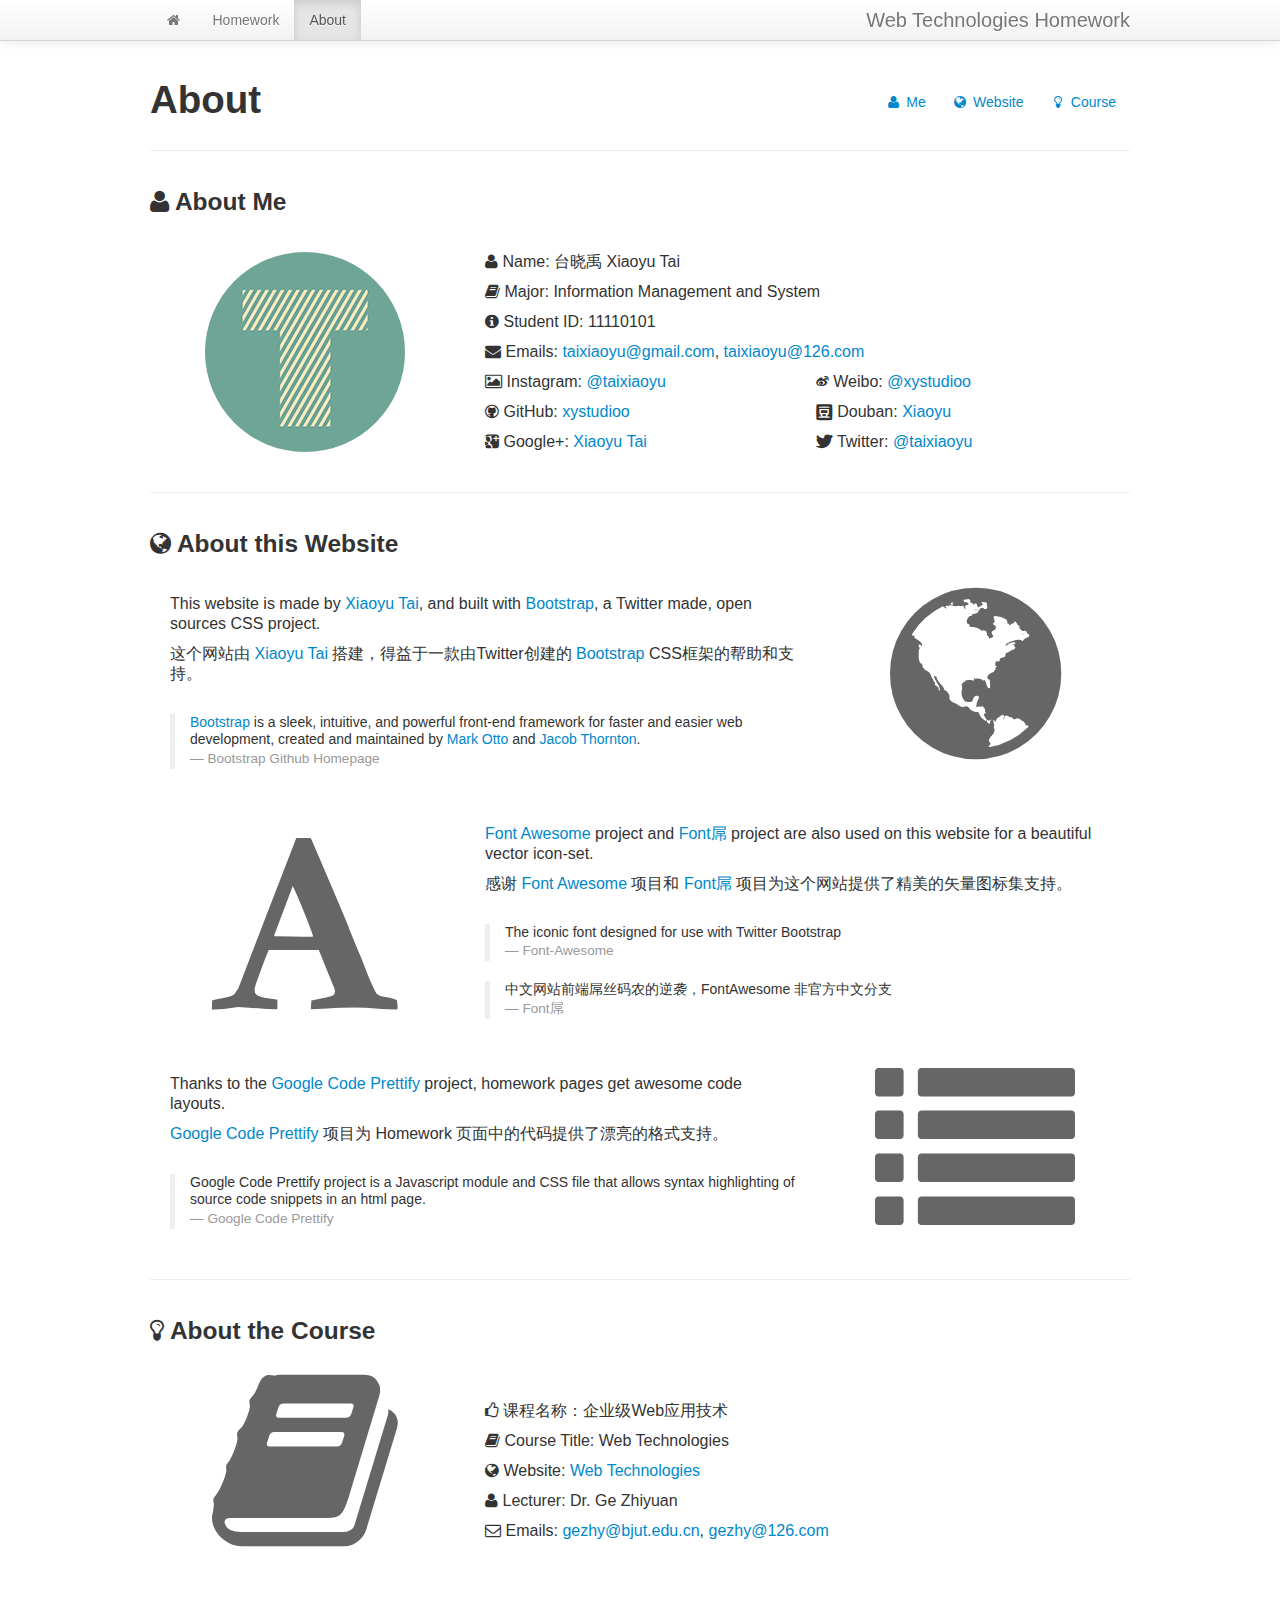
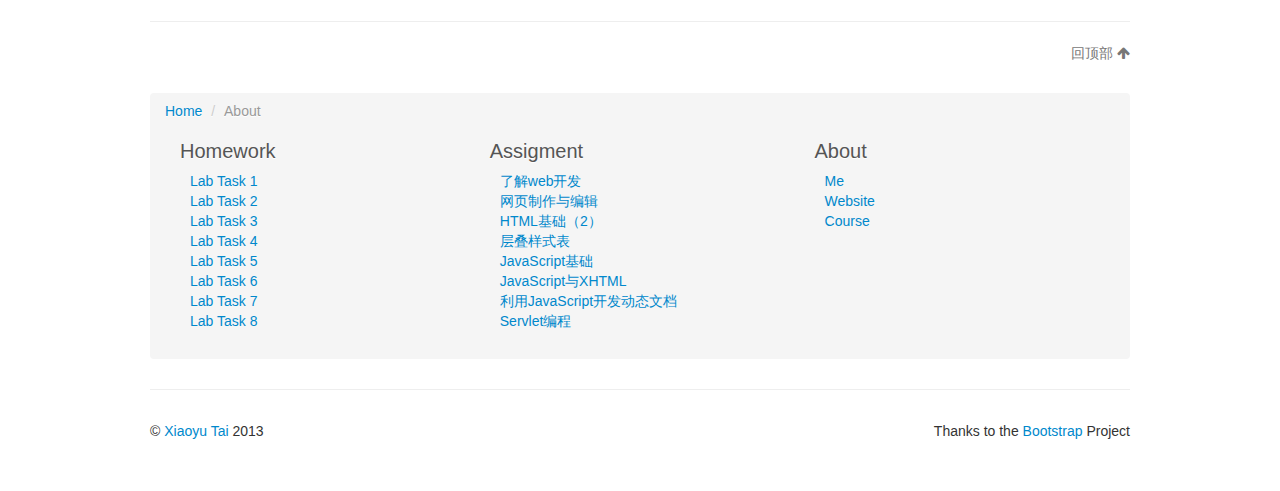
==== commit 01b52616: "ver1.7.3" ====
--- a/about.html
+++ b/about.html
@@ -27,6 +27,12 @@
     <div class="navbar navbar-fixed-top">
       <div class="navbar-inner">
         <div class="container-narrow">
+          <button type="button" class="btn btn-navbar" data-toggle="collapse" data-target=".nav-collapse">
+            <span class="icon-bar"></span>
+            <span class="icon-bar"></span>
+            <span class="icon-bar"></span>
+          </button>
+          <a class="brand" href="index.html">Web Technologies Homework</a>
           <div class="nav-collapse collapse">
             <ul class="nav">
               <li><a href="index.html"><i class="icon-home"></i></a></li>
@@ -34,11 +40,11 @@
               <li class="active"><a href="about.html">About</a></li>
             </ul>
           </div>
-          <a class="brand"  href="index.html">Web Technologies Homework</a>
-        </div>
-      </div>
-    </div>
-    
+        </div>
+      </div>
+    </div>
+    
+    <div class="container-narrow">
     <div  class="row-fluid marketing" style="margin-bottom: -20px;">
       <div class="span6" style="margin-top: -10px;">
         <h1 id="me">About</h1>
@@ -220,6 +226,7 @@
         <p class="text-right">Thanks to the <a href="http://twitter.github.com/bootstrap/">Bootstrap</a> Project</p>
       </div>
     </div>
+    </div>
     <!--javascript-->
     <!-- Placed at the end of the document so the pages load faster -->
     <script src="js/jquery.js"></script>
--- a/css/mine.css
+++ b/css/mine.css
@@ -6,7 +6,6 @@
   padding-top: 20px;
   padding-bottom: 40px;
   margin: 0 auto;
-  max-width: 980px;
 }
 .container-narrow {
   margin: 0 auto;
@@ -27,6 +26,26 @@
   text-decoration: none;
   color: #333;
 }
+
+@media (max-width: 980px) {
+body > .navbar-fixed-top{
+  margin-left: -20px;
+  margin-right: -20px;	
+}
+
+body > .navbar-fixed-top .brand {
+  float: left;
+  margin-left: 0;
+  padding-left: 10px;
+  padding-right: 10px;
+}
+body{
+	padding-top: 0px;
+	padding-left: 20px;
+	padding-right: 20px;
+}
+}
+
 
 .marketing {
   margin-top: 60px;
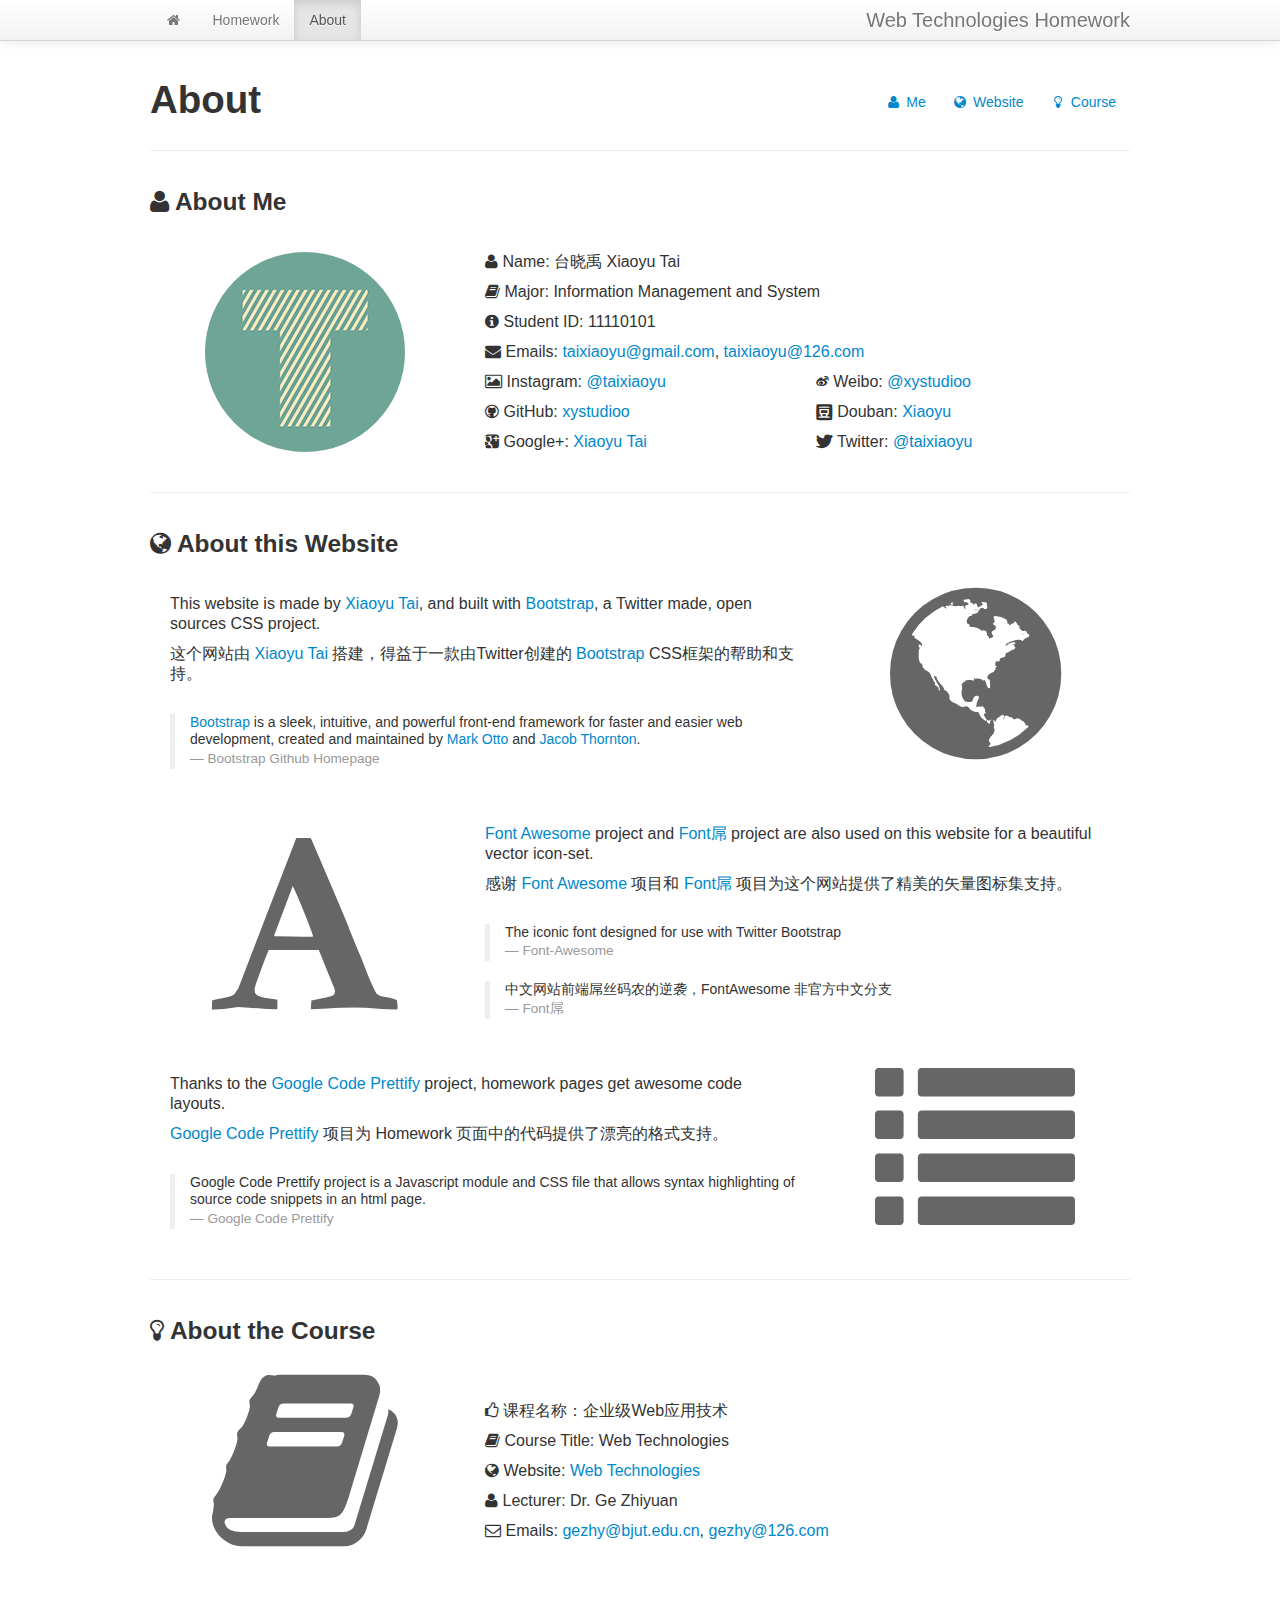
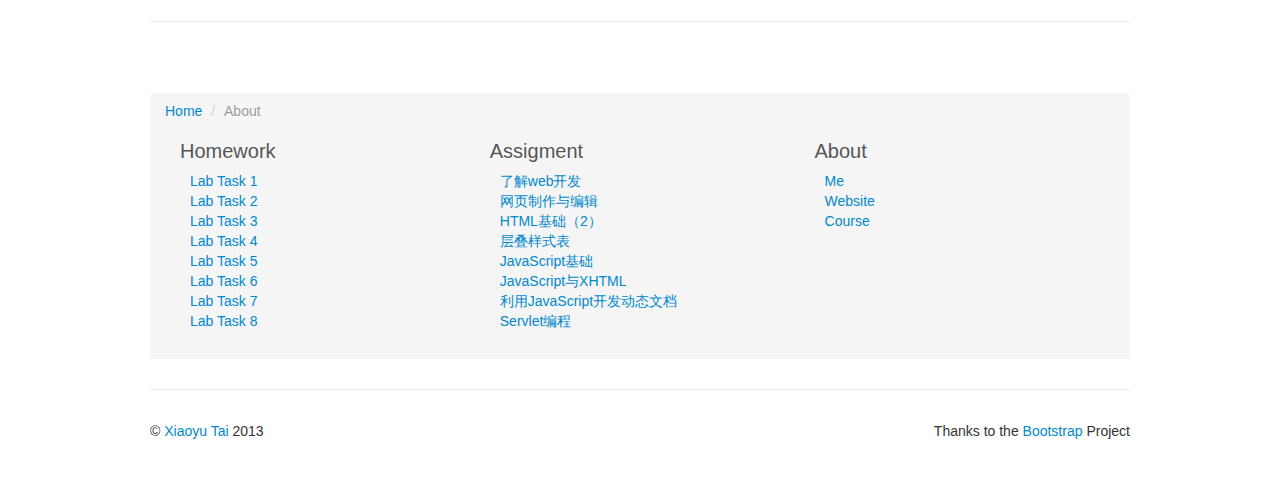
==== commit 4d376d81: "ver1.8.0" ====
--- a/about.html
+++ b/about.html
@@ -168,7 +168,7 @@
     </div>
             
     <hr />
-    <p><a href="#" class="back-to-top pull-right">回顶部 <i class="icon-arrow-up"></i></a></p>
+    
     <br />
     <br />
   
@@ -227,9 +227,12 @@
       </div>
     </div>
     </div>
+    <p id="backt"><a href="#">回顶部 <i class="icon-arrow-up"></i></a></p>
     <!--javascript-->
     <!-- Placed at the end of the document so the pages load faster -->
     <script src="js/jquery.js"></script>
     <script src="js/bootstrap.js"></script>
+    
+    <script src="js/mine.js"></script>
   </body>
 </html>
--- a/css/mine.css
+++ b/css/mine.css
@@ -27,41 +27,14 @@
   color: #333;
 }
 
-@media (max-width: 980px) {
-body > .navbar-fixed-top{
-  margin-left: -20px;
-  margin-right: -20px;	
-}
 
-body > .navbar-fixed-top .brand {
-  float: left;
-  margin-left: 0;
-  padding-left: 10px;
-  padding-right: 10px;
-}
-body{
-	padding-top: 0px;
-	padding-left: 20px;
-	padding-right: 20px;
-}
-}
 
 
 .marketing {
   margin-top: 60px;
 }
 
-.back-to-top:hover,
-.back-to-top:focus {
-  text-decoration: none;
-  color: #555;
-}
-.back-to-top{
-  margin-top: -10px;
-  display: block;
-  font-weight: 100;
-  color: #777;
-}
+
 
 
 /*index front image -index.html*/
@@ -173,6 +146,47 @@
 }
 
 
+#backt{
+    position:fixed;
+    right: 6%;
+}
+#backt a{
+  font-weight: 100;
+  color: #777;
+}
+#backt a:hover,
+#backt a:focus {
+  text-decoration: none;
+  color: #555;
+}
+
+@media (max-width: 1280px) {
+  #backt{
+      position:fixed;
+      right: 10px;
+  }
+}
 
 
+@media (max-width: 980px) {
+  body > .navbar-fixed-top{
+    margin-left: -20px;
+    margin-right: -20px;	
+  }
+  body > .navbar-fixed-top .brand {
+    float: left;
+    margin-left: 0;
+    padding-left: 10px;
+    padding-right: 10px;
+  }
+  body{
+	padding-top: 0px;
+	padding-left: 20px;
+	padding-right: 20px;
+  }
 
+  #backt{
+    position:fixed;
+    right: 3px;
+  }
+}